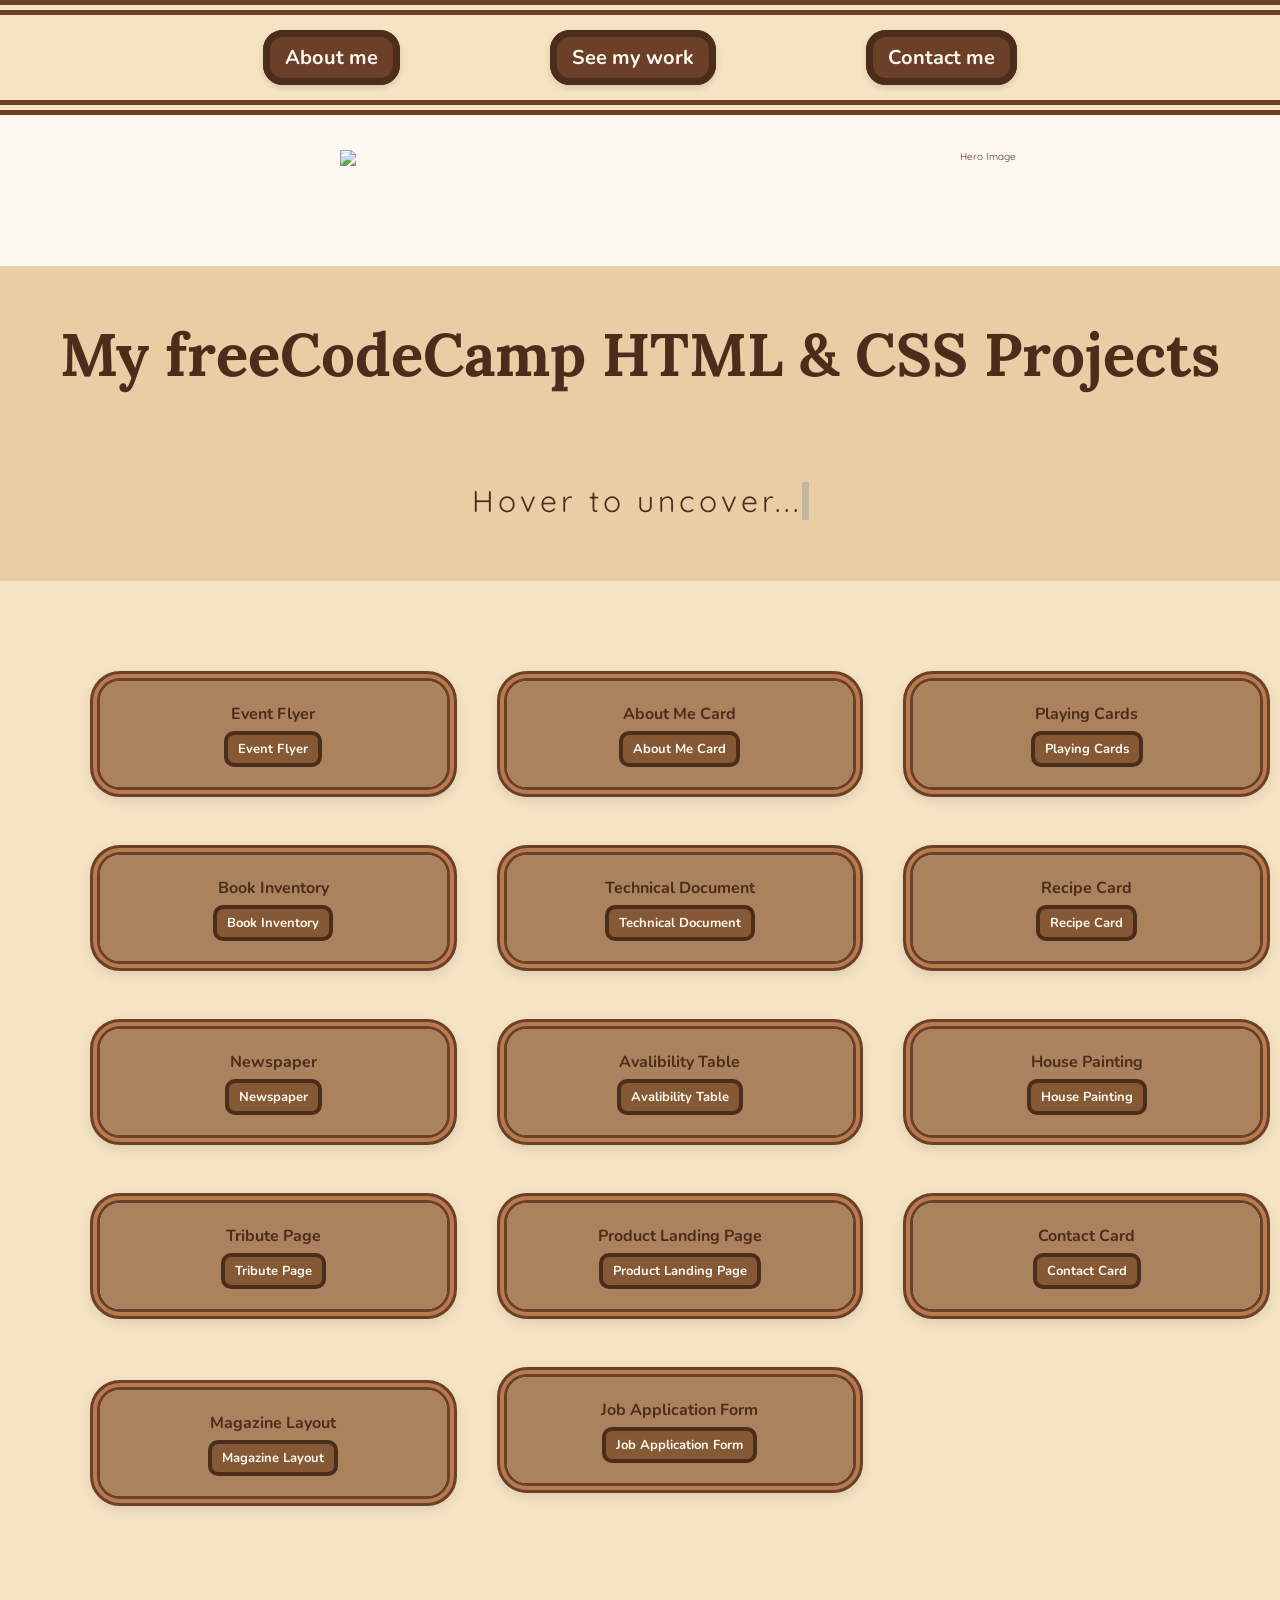
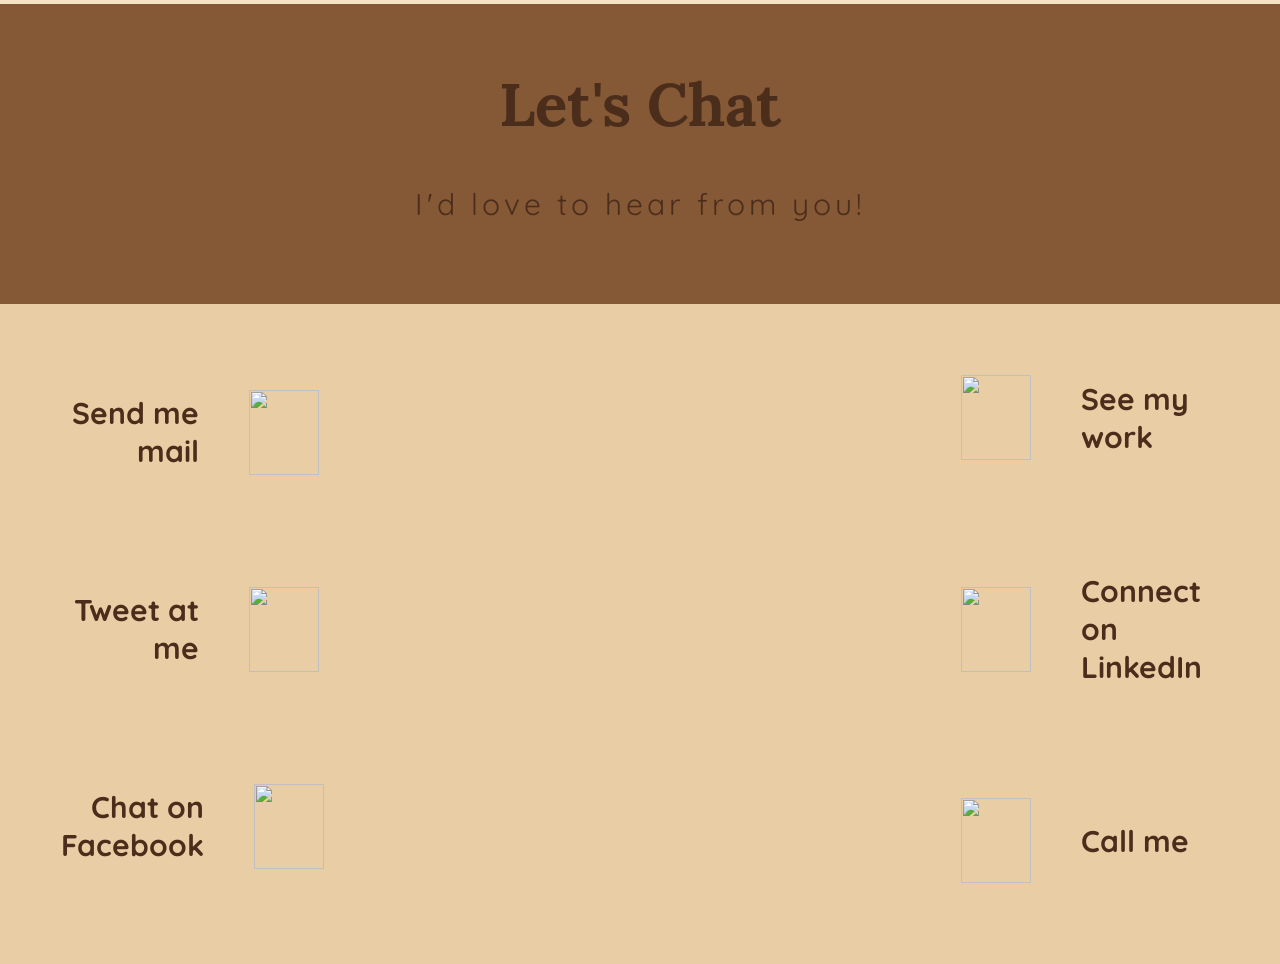
==== personal-portfolio/index.html @ bff16f1f "Update folder name" ====
<!doctype html>
<html lang="en">

<head>
  <meta charset="UTF-8" />
  <title>Personal Portfolio</title>
  <!-- Fonts -->
  <link href="https://fonts.googleapis.com/css2?family=Quicksand:wght@400;600&family=Poppins:wght@400;600&display=swap"
    rel="stylesheet" />
  <link
    href="https://fonts.googleapis.com/css2?family=Chewy&family=Caveat&family=Patrick+Hand&family=Gochi+Hand&family=Mochiy+Pop+One&display=swap"
    rel="stylesheet" />
  <link href="https://fonts.googleapis.com/css?family=Lora" rel="stylesheet">
  <link href="https://fonts.googleapis.com/css2?family=Nunito:wght@400;700&display=swap" rel="stylesheet">
  <!-- Stylesheet -->
  <link rel="stylesheet" href="styles.css" />
</head>

<body>

  <!-- NAVBAR -->
  <nav id="navbar" aria-label="Main Navigation">
    <ul class="nav-list">
      <li><a class="nav-link" href="#welcome-section">About me</a></li>
      <li><a class="nav-link" href="#project-section">See my work</a></li>
      <li><a class="nav-link" href="#contact-section">Contact me</a></li>
    </ul>
  </nav>

  <!-- WELCOME SECTION -->
  <section id="welcome-section">
    <div class="welcome-text">
      <h1>Hi, i'm Aasiyah.</h1>
      <div class="typing-text-container">
        <p class="typing-text-1">A BSc Computer Science Student</p>
      </div>
    </div>
    <div class="hero-container">
      <img class="hero-img" src="https://i.imgur.com/LmL2QuT.png" alt="Hero Image" />
    </div>
    <img src="https://i.imgur.com/JQR0RCi.png" alt="" class="laying-button-bear-img">
    <a class="see-my-work-button" href="#project-section">See my work</a>
    </div>
  </section>

  <!-- PROJECTS SECTION -->
  <section id="project-section">
    <div class="project-banner">
      <h2><a id="profile-link" target="_blank"> My freeCodeCamp HTML & CSS Projects</a></h2>
      <div class="typing-text-container">
        <p class="typing-text-2">Hover to uncover...</p>
      </div>
    </div>

    <div class="project-tile-container">

      <!-- Project Tile 1 - Event Flyer-->
      <div class="project-tile">
        <img src="https://i.imgur.com/sdsWv0I.jpeg" alt="" >
        <div class="overlay">
          <span class="overlay-text">Event Flyer</span>
          <img class="overlay-img" src="https://i.imgur.com/rS8S6s7.png" alt="">
        </div>
        <a href="https://yourwebsite.com" target="_blank" class="project-links">Event Flyer</a>
      </div>


      <!-- Project Tile 2 - Book Inventory -->
      <div class="project-tile two">
        <img src="https://i.imgur.com/73abkbk.jpeg" alt="">
        <div class="overlay">
          <span class="overlay-text">Book Inventory</span>
          <img class="overlay-img" src="https://i.imgur.com/GCwKcwz.png" alt="">
        </div>
        <a href="https://yourwebsite.com" target="_blank" class="project-links">Book Inventory</a>
      </div>


      <!-- Project Tile 3 - Newspaper -->
      <div class="project-tile">
        <img src="https://i.imgur.com/Nr2K85H.jpeg" alt="">
        <div class="overlay">
          <span class="overlay-text">Newspaper </span>
          <img class="overlay-img" src="https://i.imgur.com/QESNygF.png" alt="">
        </div>
        <a href="https://yourwebsite.com" target="_blank" class="project-links">Newspaper </a>
      </div>


      <!-- Project Tile 4 - Tribute Page -->
      <div class="project-tile">
        <img src="https://i.imgur.com/QlqzYag.jpeg" alt="" >
        <div class="overlay">
          <span class="overlay-text">Tribute Page</span>
          <img class="overlay-img" src="https://i.imgur.com/cCI5Cn2.png" alt="">
        </div>
        <a href="https://yourwebsite.com" target="_blank" class="project-links">Tribute Page</a>
        
      </div>
      <div class="hidden-bear-container">
        <img src="https://i.imgur.com/hpZoiL0.png" alt="" class="hidden-bear-paws">
        <img src="https://i.imgur.com/Don44Th.png" alt="" class="hidden-bear-face">
        </div>


      <!-- Project Tile 5 - Magazine Layout -->
      <div class="project-tile">
        <img src="https://i.imgur.com/ldOva9e.jpeg" alt="" >
        <div class="overlay">
          <span class="overlay-text">Magazine Layout</span>
          <img class="overlay-img" src="https://i.imgur.com/Gfi6rle.png" alt="">
        </div>
        <a href="https://yourwebsite.com" target="_blank" class="project-links">Magazine Layout</a>
      </div>


      <!-- Project Tile 6 - About Me Card -->
      <div class="project-tile">
        <img src="https://i.imgur.com/rDnhQIS.png" alt="">
        <div class="overlay">
          <span class="overlay-text">About Me Card</span>
          <img class="overlay-img" src="https://i.imgur.com/2hCYesW.png" alt="">
        </div>
        <a href="https://yourwebsite.com" target="_blank" class="project-links">About Me Card</a>
      </div>


      <!-- Project Tile 7 - Technical Document -->
      <div class="project-tile">
        <img src="https://i.imgur.com/ikHOUW4.png" alt="" ">
        <div class="overlay">
        <span class="overlay-text">Technical Document</span>
        <img class="overlay-img" src="https://i.imgur.com/HRamPfA.png" alt="">
      </div>
      <a href="https://yourwebsite.com" target="_blank" class="project-links">Technical Document</a>
    </div>


    <!-- Project Tile 8 - Avalibility Table -->
    <div class="project-tile">
      <img src="https://i.imgur.com/9jqQcVP.jpeg" alt="" >
      <div class="overlay">
        <span class="overlay-text">Avalibility Table</span>
        <img class="overlay-img" src="https://i.imgur.com/L88LeSB.png" alt="">
      </div>
      <a href="https://yourwebsite.com" target="_blank" class="project-links">Avalibility Table</a>
    </div>


    <!-- Project Tile 9 - Product Landing Page  -->
    <div class="project-tile">
      <img src="https://i.imgur.com/OLFnsgs.jpeg" alt="">
      <div class="overlay">
        <span class="overlay-text">Product Landing Page </span>
        <img class="overlay-img" src="https://i.imgur.com/EoypUnk.png" alt="">
      </div>
      <a href="https://yourwebsite.com" target="_blank" class="project-links">Product Landing Page </a>
    </div>


    <!-- Project Tile 10 - Job Application Form -->
    <div class="project-tile">
      <img src="https://i.imgur.com/KSgrvEp.png" alt="">
      <div class="overlay">
        <span class="overlay-text">Job Application Form</span>
        <img class="overlay-img" src="https://i.imgur.com/9xd8pmC.png" alt="">
      </div>
      <a href="https://yourwebsite.com" target="_blank" class="project-links">Job Application Form</a>
    </div>


    <!-- Project Tile 11 - Playing Cards -->
    <div class="project-tile">
      <img src="https://i.imgur.com/DgTqxZj.png" alt="">
      <div class="overlay">
        <span class="overlay-text">Playing Cards</span>
        <img class="overlay-img" src="https://i.imgur.com/CaNywE8.png" alt="">
      </div>
      <a href="https://yourwebsite.com" target="_blank" class="project-links">Playing Cards</a>
    </div>


    <!-- Project Tile 12 - Recipe Card -->
    <div class="project-tile">
      <img src="https://i.imgur.com/FTU4aVA.png" alt="">
      <div class="overlay">
        <span class="overlay-text">Recipe Card</span>
        <img class="overlay-img" src="https://i.imgur.com/7xCK4DU.png" alt="">
      </div>
      <a href="https://yourwebsite.com" target="_blank" class="project-links">Recipe Card</a>
    </div>


    <!-- Project Tile 13 - House Painting-->
    <div class="project-tile">
      <img src="https://i.imgur.com/Q6ci9aP.jpeg" alt="">
      <div class="overlay">
        <span class="overlay-text">House Painting</span>
        <img class="overlay-img" src="https://i.imgur.com/IbbNqZr.png" alt="">
      </div>
      <a href="https://yourwebsite.com" target="_blank" class="project-links">House Painting</a>
    </div>


    <!-- Project Tile 14 - Contact Card -->
    <div class="project-tile">
      <img src="https://i.imgur.com/6KQ0doV.png" alt="">
      <div class="overlay">
        <span class="overlay-text">Contact Card</span>
        <img class="overlay-img" src="https://i.imgur.com/GCwKcwz.png" alt="">
      </div>
      <a href="https://yourwebsite.com" target="_blank" class="project-links">Contact Card </a>
    </div>
    <img src="https://i.imgur.com/GdVqv9i.png" alt="" class="laying-project-bear-img">


    </div>
  </section>

  <section id="contact-section">
    <div class="contact-banner">
      <h2>Let's Chat</h2>
      <p>I'd love to hear from you!</p>
    </div>
    <div class="contact-img-and-links">
      <!-- Left links -->
      <div class="contact-left">
        <a href="#" target="_blank">
          <span class="contact-text">Send me mail</span>
          <img src="https://i.imgur.com/19s8akO.png" alt="" class="contact-icon">
          </a>
        <a href="#" target="_blank">
          <span class="contact-text">Tweet at me</span>
          <img src="https://i.imgur.com/fv1VFny.png" alt="" class="contact-icon">
          </a>
        <a href="#" target="_blank">
          <span class="contact-text">Chat on Facebook</span>
          <img src="https://i.imgur.com/zUy8FVJ.png" alt="" class="contact-icon">
        </a>
      </div>

      <!-- Bear -->
      <div class= "mail-bear">
      <img class="mail-bear-img" src="https://i.imgur.com/eIieuMW.png" alt="">
      <img class="mail-bear-heart" src= "https://i.imgur.com/iSQzfD5.png" alt="" >
      </div>

      <!-- Right links -->
      <div class="contact-right">
        <a href="#" target="_blank"><span class="contact-text">See my work</span>
        <img src="https://i.imgur.com/NxOl3G8.png" alt="" class="contact-icon">
        </a>
        <a href="#" target="_blank"><span class="contact-text">Connect on LinkedIn</span>
        <img src="https://i.imgur.com/BTPTTyp.png" alt="" class="contact-icon">
        </a>
        <a href="#" target="_blank"><span class="contact-text">Call me</span>
        <img src="https://i.imgur.com/HYnhjQK.png" alt="" class="contact-icon">
        </a>
      </div>
    </div>
  </section>

</body>

</html>
---- personal-portfolio/styles.css ----
/* ===== VARIBLES ===== */
:root {
  /* Backgrounds */
  --color-bg-primary: #fef9f0;
  --color-bg-secondary: #f5e3c3;
  --color-bg-accent: #e9cda5;

  /* Text Colors */
  --color-text-heading: #855836;
  --color-text-body: #6b3f28;
  --color-text-strong: #4b2d1b;

  /* Buttons & UI Elements */
  --color-btn-primary: #b87b4f;
  --color-btn-hover: #d7a873;
  --color-btn-text: #fef9f0;

  /* Accent & Highlights */
  --color-accent-primary: #f1ccad; 
  --color-accent-secondary:  #c8b59d;

  /* Borders & Outlines */
  --color-border: #6b3f28;
}

/* ===== GLOBAL RESET ===== */
*,
*::before,
*::after {
  margin: 0;
  padding: 0;
  box-sizing: border-box;
}

html {
  font-size: 62.5%;
  scroll-behavior: smooth;
}

body, html {
  margin: 0;
  padding: 0;
  overflow-x: hidden;
  font-family: 'Quicksand', sans-serif;
  background-color: var(--color-bg-primary);
  color: #5C3A32;
}

/* ===== NAVBAR ===== */
#navbar {
  display: flex;
  justify-content: center;
  background-color: var(--color-bg-secondary);
  padding: 2.9rem 4rem;
  width: 100%;
  position: fixed;
  top: 0;
  left: 0;
  z-index: 20;
  border-bottom: 15px double var(--color-border);
  border-top: 15px double var(--color-border);
  box-sizing: border-box;
  transition: background-color 0.3s ease;
}

.nav-list {
  list-style: none;
  display: flex;
  gap: 15rem;
  font-family: 'Nunito', sans-serif;
  font-weight: 700;
  font-size: 2rem;
}

.nav-link, .see-my-work-button{
  text-decoration: none;
  color: var(--color-bg-primary);
  padding: 0.7rem 1.5rem;
  border-radius: 2rem;
  border: 7px solid var(--color-text-strong);
  background-color: var(--color-border);
  box-shadow: 0 0.3rem 0.6rem rgba(75, 45, 27, 0.15);
  transition: all 0.3s ease;
}

.nav-link:hover,
.nav-link:focus {
  color: var(--color-text-body);
  background-color: var(--color-bg-primary);
  transform: scale(1.05);
  box-shadow: 0 0.5rem 1rem rgba(75, 45, 27, 0.25);
  outline: none;
}

.nav-link:active {
  background-color: var(--color-bg-accent);
}


/* ===== WELCOME SECTION ===== */
#welcome-section {
  position: relative;
  padding-top: 12rem; /* To offset fixed navbar */
  max-width: 100vw;
  overflow-x: hidden;
  text-align: center;
}

.welcome-text {
  position: absolute;
  text-align: left;
  font-size: 5rem;
  top: 40rem;
  margin: -10rem auto auto 5rem;
  font-family: 'Lora', sans-serif;
}

.typing-text-container {
  margin-top: 9rem;
  display: inline-block;
}

.typing-text-1 {
  overflow: hidden;
  border-right: 0.7rem solid var(--color-accent-secondary);
  white-space: nowrap;
  animation: typing 3s steps(30, end) forwards, 
  blink 1s step-end infinite;
  width: 0;
  font-family: 'Quicksand', sans-serif;
}

.hero-container {
  max-width: 1500px;
  margin: 0 auto;
}

.hero-img {
  width: 100%;
  max-width: 1350px;
  height: auto;
  display: block;
  margin: 3rem -34rem 0 auto;
}

.laying-button-bear-img {
  width: 100%;
  max-width: 100px;
  position: absolute;
  top: 63rem;
  left: 13rem;
  z-index: 10;
}

.see-my-work-button {
  position: absolute;
  top: 70rem;
  left: 5rem;
  font-size: 3.8rem;
  font-family: 'Nunito', sans-serif;
  font-weight: 700;
  z-index:1;
}

.see-my-work-button:hover, see-my-work-button:focus {
  color: var(--color-text-body);
  background-color: var(--color-bg-secondary);
  transform: scale(1.05);
  box-shadow: 0 0.5rem 1rem rgba(75, 45, 27, 0.25);
  outline: none;
}

.see-my-work-button:active {
  background-color: var(--color-bg-accent);
}


/* ===== TYPING TEXT ANIMATIONS ===== */

/* ===== PROJECTS SECTION ===== */
#project-section {
  margin-top: 10rem;
  padding: 0 ;
  background-color: var(--color-bg-secondary);
  margin-bottom: 0;
  position: realative;
}

.project-banner {
  text-align: center;
  font-size: 4rem;
  padding: 5rem;
  color: var(--color-text-strong);
  font-family: 'Lora', sans-serif;
  background-color: var(--color-bg-accent);
  width: 100vw;
  margin-bottom: 1rem;
}

.typing-text-2 {
  overflow: hidden;
  border-right: 0.7rem solid var(--color-accent-secondary);
  white-space: nowrap;
  animation: typing 3s steps(30, end) forwards 4s, 
  blink 1s step-end infinite 6s;
  width: 0;
  font-family: 'Quicksand', sans-serif;
  font-size: 3rem;
  letter-spacing: 0.4rem;
}


.project-tile-container {
  column-count: 3; 
  column-gap: 4rem; 
  width: 100%;
  max-width: 1600px;
  margin: 4rem 4rem 0 4rem;
  padding: 5rem;
  z-index: 10;
  position: relative;
}

.project-tile {
  display: inline-block;
  width: 100%; 
  margin-bottom: 4.5rem;
  background-color: var(--color-btn-primary);
  overflow: hidden;
  box-shadow: 0 4px 12px rgba(0,0,0,0.1);
  break-inside: avoid; 
  padding: 2rem;
  border: 1rem double var(--color-border);
  border-radius: 3rem;
  position: relative;
  text-align: center;
}

.project-tile img {
  width: 100%;
  height: auto;
  display: block;
  transition: transform 0.4 ease;
  border-radius: 3rem;
  margin-bottom: 3rem;
}

.project-links {
  position: relative;
  z-index: 2;
  display: inline-block;
  padding: 0.5rem 1rem;
  border: 4px solid var(--color-text-strong);
  border-radius: 10px;
  background: var(--color-text-heading);
  color: var(--color-btn-text);
  text-decoration: none;
  transition: all 0.3s ease;
  font-family: 'Nunito', sans-serif;
  font-size: 1.3rem;
  font-weight: 700;
}

.project-links:hover,
.project-links:focus {
  background-color: var(--color-bg-primary);
  color: var(--color-text-strong);
}

.project-links:active {
  background-color: var(--color-accent-secondary);
} 

.project-tile::before {
  content: "";
  position: absolute;
  inset: 0;
  background: rgba(233, 205, 165, 0.9);
  transition: opacity 0.4s ease;
}

.project-tile:hover::before {
  opacity: 0;
}

.overlay {
  position: absolute;
  inset: 0;
  background: rgba(133, 88, 54, 0.6);
  display: flex;
  flex-direction: column;
  align-items: center;
  justify-content: center;
  gap: 1rem;
  opacity: 1;
  transition: opacity 0.4s ease;
  height: 100%;
  padding: 2rem;
  box-sizing: border-box;
  pointer-events: none;
}

.overlay-text {
  font-family: 'Nunito', sans-serif;
  font-size: 1.6rem;
  font-weight: 700;
  color: var(--color-text-strong);
  text-align: center;
  opacity: 1;
  transition: opacity 0.4s ease;
  line-height: 1.4;
}

.overlay-img {
  max-width: 250px;
  height: auto;
  opacity: 0.9;
}

.project-tile:hover .overlay,
.project-tile:hover .overlay-text,
.project-tile:hover .overlay-img {
  opacity: 0;
  pointer-events: none;
}



.hidden-bear-container {
  position: relative;
  display: inline-block; /* so it wraps around its content */
  max-width: 100%;
  width: 600px;
}

.hidden-bear-paws {
  width: 300px; /* set to paw image size */
  transform: rotate(180deg);
  position: relative;
  z-index: 2;
  left: 6rem;
  top: -7.5rem;
}



.hidden-bear-face {
  position: absolute;
  left: 12%;
  transform: rotate(180deg) translateY(100%);
  transition: transform 0.4s cubic-bezier(0.34, 1.56, 0.64, 1);
  z-index: -1;
  width: 300px; 
  max-width: 100%;
}


.hidden-bear-container:hover .hidden-bear-face {
  transform: rotate(180deg) translateY(40%);
}

.laying-project-bear-img {
  width: 400px;
  position: relative;
}




/* ===== CONTACT SECTION ===== */
#contact-section {
  background-color: var(--color-bg-accent);
  width: 100vw;
  max-width: 100%;
  height: auto;
  padding: 0 ;
  display: flex;
  flex-direction: column;
  align-items: center;
  justify-content: flex-start;
  position: relative;
}

.contact-banner {
  background-color: var(--color-text-heading);
  width: 100vw;
  text-align: center;
  font-size: 4rem;
  padding: 5rem;
  color: var(--color-text-strong);
  font-family: 'Lora', sans-serif;
  line-height: 10rem;
}



.contact-banner > p {
  font-family: 'Quicksand', sans-serif;
  font-size: 3rem;
  letter-spacing: 0.4rem;
}

.contact-img-and-links {
  display: flex;
  justify-content: center;
  align-items: center;
  gap: 4rem;
  flex-wrap: wrap;
  padding-top: 4rem;
  padding-bottom: 5rem;
}

.mail-bear {
  position: relative;
  display: block; 
  width: clamp(280px, 50vw, 500px);
  margin-inline: auto; 
  flex: 0 0 auto;
}

.mail-bear-img {
  display: block;
  width: 100%;
  height: auto;
  max-width: none; 
}

.mail-bear-heart {
  position: absolute;
  width: 8rem;
  top: 57.5%;
  left: 42%;
  height: auto;
  animation: heartbeat 2s ease-in-out infinite;
}


.contact-left,
.contact-right {
  display: flex;
  flex-direction: column;
  gap: 5rem;
  width: 320px;   
}

.contact-left {
  text-align: right;
}

.contact-left > a{
  display: block;
  position: relative;
  flex-direction: row;
  margin-left: auto;
}

.contact-right {
  text-align: left;
  
}

.contact-right > a{
  display: block;
  position: relative;
  flex-direction: row-reverse;
  margin-right: auto;
}

.contact-left > a,
.contact-right > a {
  text-decoration: none;
  font-size: 3rem;
  color: var(--color-text-strong);
  display: flex;
  align-items: center;
  font-weight: 700;
  gap: 5rem;
  padding: 2rem;
  border-radius: 5rem;

  border: 11px solid transparent;
}

.contact-icon {
  width: 70px;
  height: 85px;
}

.contact-left > a:hover,
.contact-left > a:active,
.contact-right > a:hover,
.contact-right > a:active {
  text-decoration: none;
  font-size: 3rem;
  color: var(--color-btn-text);
  transform: scale(1.05);
  box-shadow: 0 0.5rem 1rem rgba(75, 45, 27, 0.25);
  transition: all 0.3 ease;
  background-color: var(--color-border);
  border: 11px solid var(--color-text-strong);
}

.contact-left > a:active,
.contact-right > a:active {
  text-decoration: none;
  font-size: 3rem;
  color: var(--color-accent-secondary);
  transform: scale(1.05);
  box-shadow: 0 0.5rem 1rem rgba(75, 45, 27, 0.25);
  transition: all 0.3 ease;
  background-color: var(--color-border);
  border: 11px solid var(--color-text-strong);
}

/* ===== ACCESSIBILITY ===== */
.sr-only {
  position: absolute;
  width: 1px;
  height: 1px;
  padding: 0;
  margin: -1px;
  overflow: hidden;
  clip: rect(0,0,0,0);
  white-space: nowrap;
  border: 0;
}

/* ===== KEYFRAMES ===== */
@keyframes typing {
  from {width: 0}
  to {width: 100%};
}

@keyframes blink {
  50% { border-color: transparent; }
}

@keyframes removeCursor {
  to { border-right: none; }
}

@keyframes showCursor {
  to { border-right: 2px solid #DFA3A3; }
}

@keyframes heartbeat {
  0%, 40%, 80%, 100% {
    transform: scale(1);
  }
  20%, 60% {
    transform: scale(1.2)
  }
}

/* ===== RESPONSIVE MEDIA QUERIES ===== */

/* Small devices (phones, up to 600px) */
@media (max-width: 600px) {
  html { font-size: 50%; }

  /* Navbar */
  #navbar {
    padding: 2rem 1.5rem;
  }
  .nav-list {
    flex-direction: column;
    gap: 2rem;
    font-size: 1.8rem;
  }

  /* Welcome Section */
  .welcome-text {
    font-size: 3rem;
    top: 20rem;
    margin-left: 2rem;
  }
  .typing-text-container {
    margin-top: 5rem;
  }
  .hero-img {
    margin: 2rem 0 0 0;
    max-width: 100%;
  }
  .see-my-work-button {
    top: 35rem;
    left: 2rem;
    font-size: 2.5rem;
  }
  .laying-button-bear-img {
    top: 30rem;
    left: 5rem;
    max-width: 60px;
  }

  /* Projects Section */
  .project-banner {
    font-size: 2.5rem;
    padding: 3rem;
  }
  .typing-text-2 {
    font-size: 2rem;
  }
  .project-tile-container {
    column-count: 1;
    padding: 2rem;
    margin: 2rem;
  }
  .project-tile {
    padding: 1.5rem;
    border-width: 0.8rem;
    border-radius: 2rem;
  }
  .project-links {
    font-size: 1rem;
    padding: 0.5rem 0.8rem;
  }
  .hidden-bear-container {
    width: 100%;
  }
  .hidden-bear-face {
    width: 200px;
  }
  .hidden-bear-paws {
    width: 150px;
    left: 3rem;
    top: -4rem;
  }

  /* Contact Section */
  .contact-banner {
    font-size: 2.5rem;
    padding: 3rem;
    line-height: 6rem;
  }
  .contact-banner > p {
    font-size: 1.8rem;
    letter-spacing: 0.2rem;
  }
  .contact-img-and-links {
    gap: 2rem;
    flex-direction: column;
  }
  .mail-bear {
    width: 80%;
  }
  .mail-bear-heart {
    width: 5rem;
    top: 55%;
    left: 40%;
  }
  .contact-left, .contact-right {
    width: 90%;
    gap: 2rem;
  }
  .contact-left > a, .contact-right > a {
    font-size: 2rem;
    padding: 1rem;
    border-width: 6px;
  }
  .contact-icon {
    width: 50px;
    height: 60px;
  }
}

/* Medium devices (tablets, 601px - 1024px) */
@media (min-width: 601px) and (max-width: 1024px) {
  html { font-size: 55%; }

  .nav-list {
    gap: 5rem;
    font-size: 2rem;
  }

  .welcome-text {
    font-size: 4rem;
    top: 25rem;
    margin-left: 3rem;
  }
  .typing-text-container {
    margin-top: 7rem;
  }
  .hero-img {
    margin: 2rem auto 0 auto;
    max-width: 90%;
  }
  .see-my-work-button {
    top: 45rem;
    left: 3rem;
    font-size: 3rem;
  }

  .project-banner {
    font-size: 3rem;
    padding: 4rem;
  }
  .typing-text-2 {
    font-size: 2.5rem;
  }
  .project-tile-container {
    column-count: 2;
    column-gap: 2rem;
    padding: 3rem;
    margin: 2rem auto;
  }
  .project-tile {
    padding: 2rem;
    border-width: 1rem;
    border-radius: 2.5rem;
  }
}
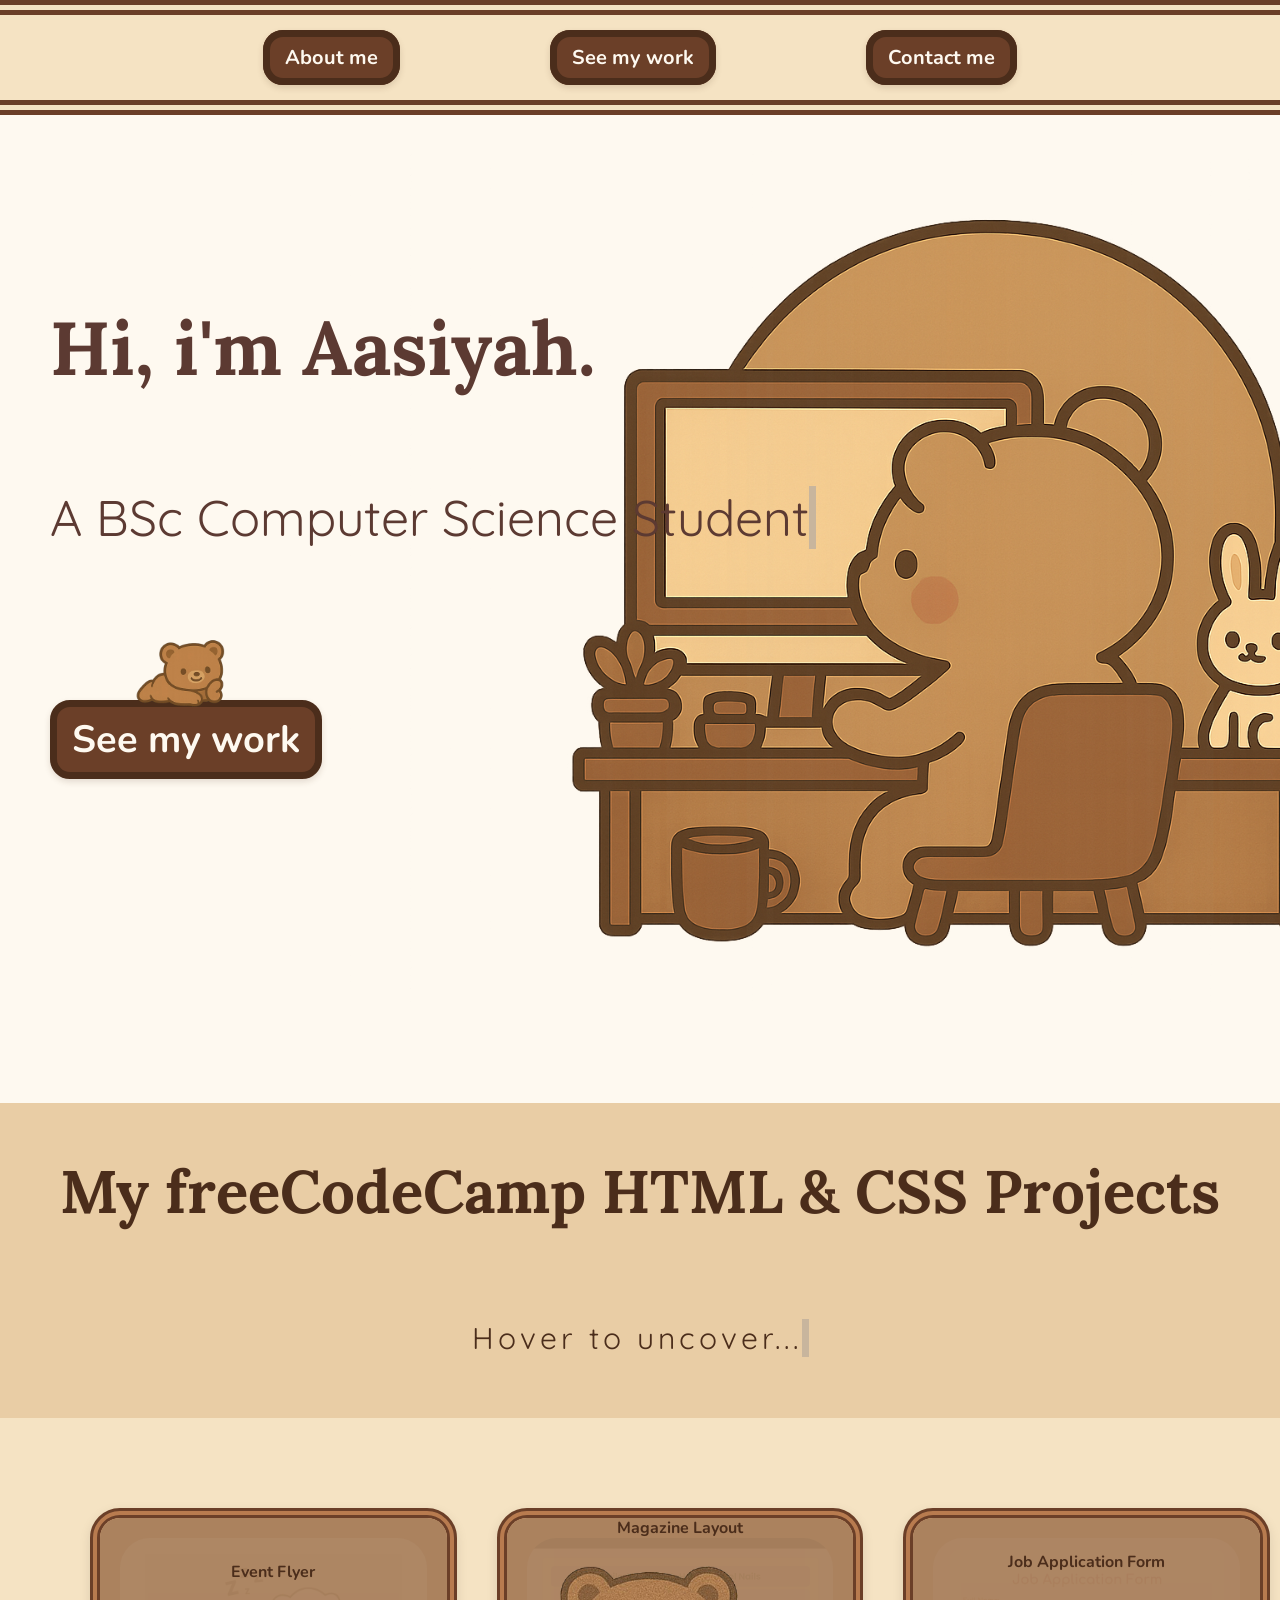
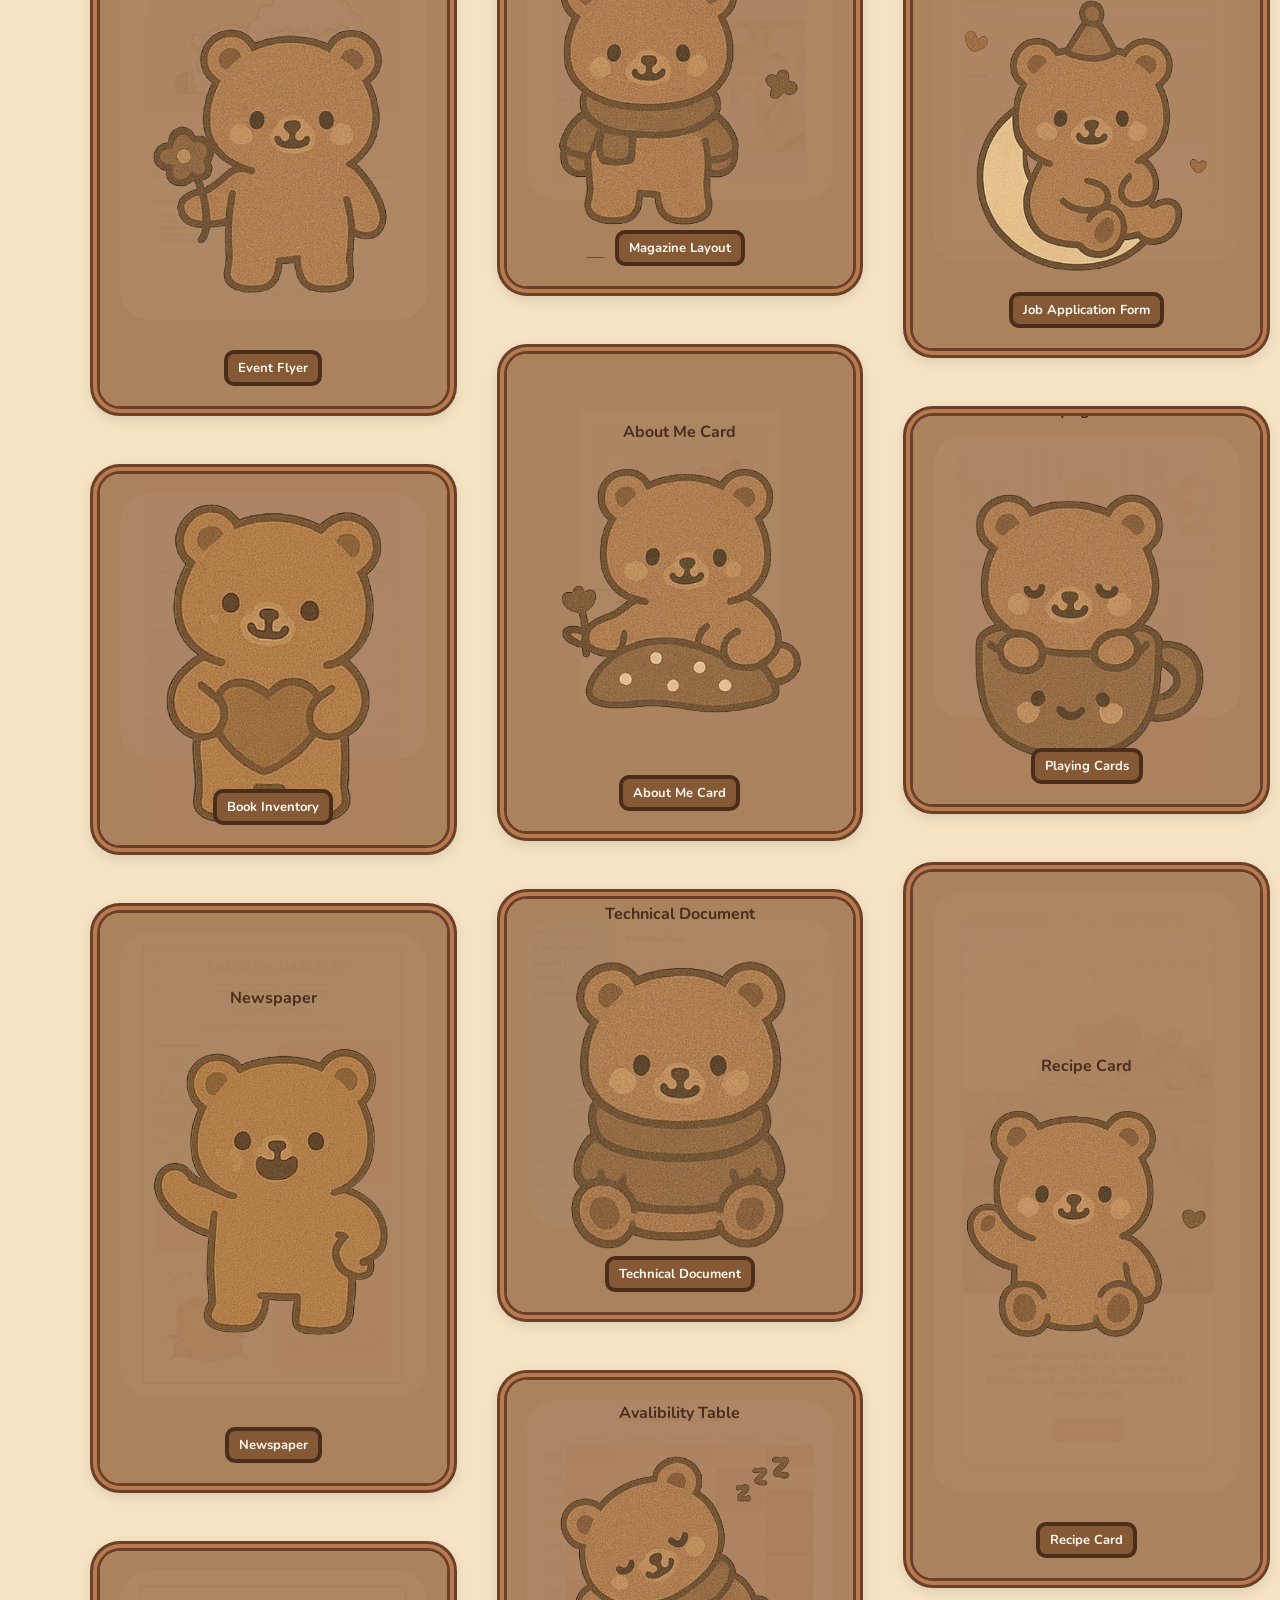
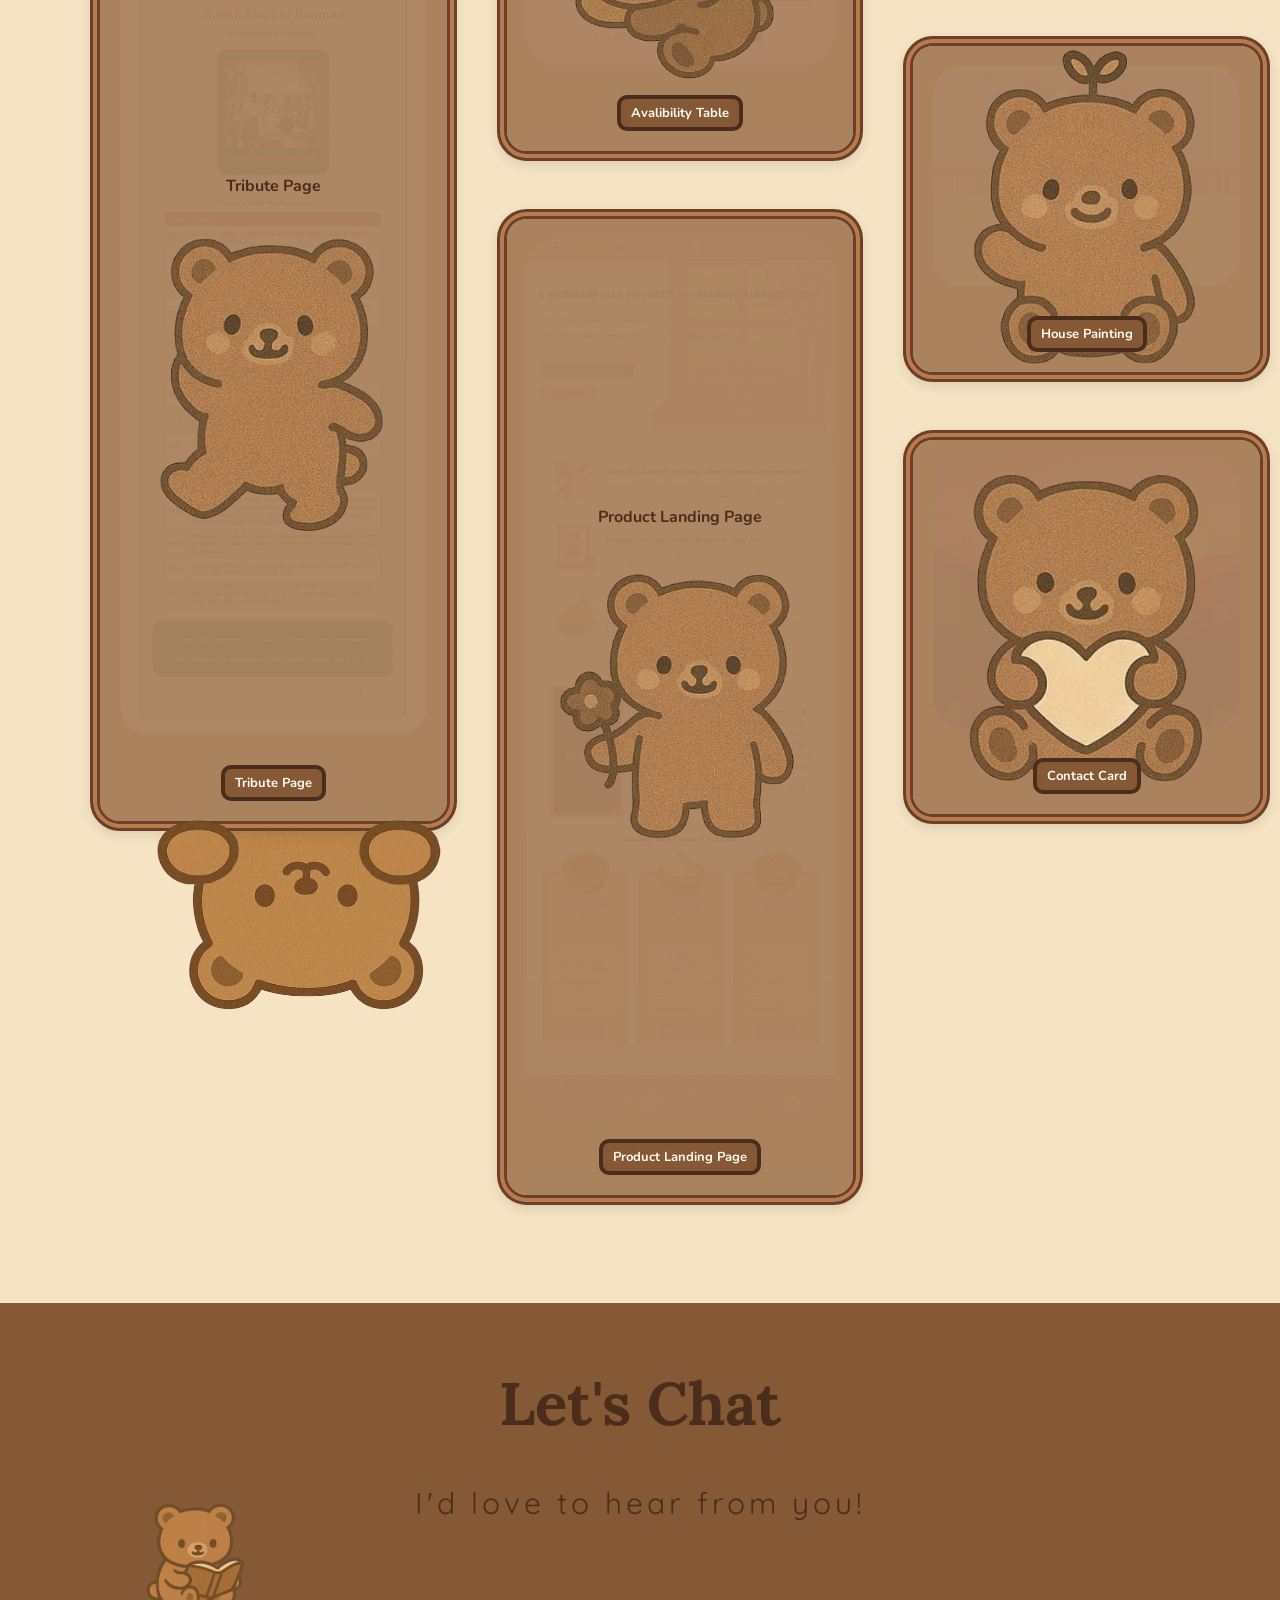
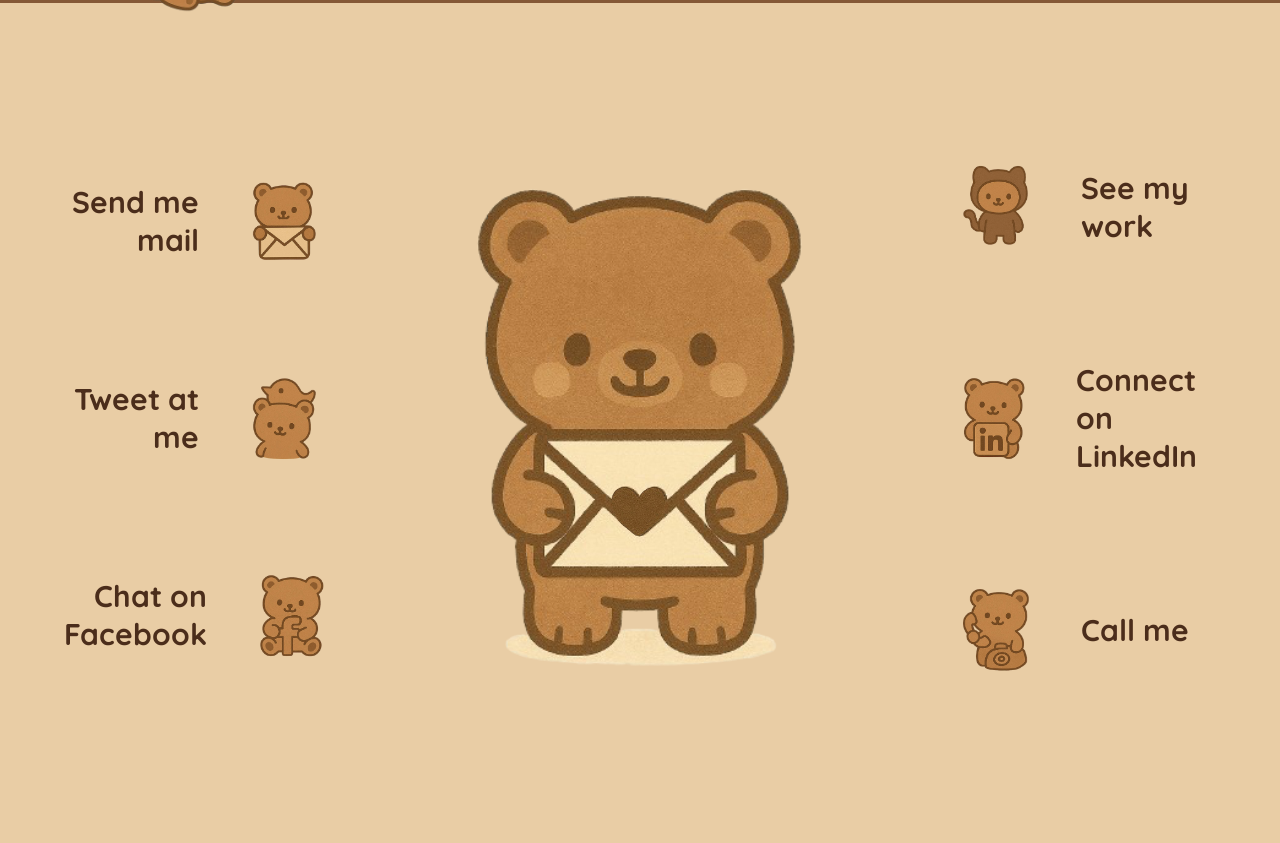
==== commit 71aed160: "Updated personal portfolio bear animation" ====
--- a/personal-portfolio/index.html
+++ b/personal-portfolio/index.html
@@ -1,4 +1,3 @@
-
 <!doctype html>
 <html lang="en">
 
@@ -37,9 +36,9 @@
       </div>
     </div>
     <div class="hero-container">
-      <img class="hero-img" src="https://i.imgur.com/LmL2QuT.png" alt="Hero Image" />
-    </div>
-    <img src="https://i.imgur.com/JQR0RCi.png" alt="" class="laying-button-bear-img">
+      <img class="hero-img" src="images/pp-hero.png" alt="Hero Image" />
+    </div>
+    <img src="images/laying-button-bear.png" alt="" class="laying-button-bear-img">
     <a class="see-my-work-button" href="#project-section">See my work</a>
     </div>
   </section>
@@ -57,10 +56,10 @@
 
       <!-- Project Tile 1 - Event Flyer-->
       <div class="project-tile">
-        <img src="https://i.imgur.com/sdsWv0I.jpeg" alt="" >
+        <img src="images/event-flyer-one.jpg" alt="" >
         <div class="overlay">
           <span class="overlay-text">Event Flyer</span>
-          <img class="overlay-img" src="https://i.imgur.com/rS8S6s7.png" alt="">
+          <img class="overlay-img" src="images/overlay-img-one.png" alt="">
         </div>
         <a href="https://yourwebsite.com" target="_blank" class="project-links">Event Flyer</a>
       </div>
@@ -68,10 +67,10 @@
 
       <!-- Project Tile 2 - Book Inventory -->
       <div class="project-tile two">
-        <img src="https://i.imgur.com/73abkbk.jpeg" alt="">
+        <img src="images/book-inventory-two.jpg" alt="" >
         <div class="overlay">
           <span class="overlay-text">Book Inventory</span>
-          <img class="overlay-img" src="https://i.imgur.com/GCwKcwz.png" alt="">
+          <img class="overlay-img" src="images/overlay-img-two.png" alt="">
         </div>
         <a href="https://yourwebsite.com" target="_blank" class="project-links">Book Inventory</a>
       </div>
@@ -79,10 +78,10 @@
 
       <!-- Project Tile 3 - Newspaper -->
       <div class="project-tile">
-        <img src="https://i.imgur.com/Nr2K85H.jpeg" alt="">
+        <img src="images/newspaper-three.jpg" alt="" >
         <div class="overlay">
           <span class="overlay-text">Newspaper </span>
-          <img class="overlay-img" src="https://i.imgur.com/QESNygF.png" alt="">
+          <img class="overlay-img" src="images/overlay-img-three.png" alt="">
         </div>
         <a href="https://yourwebsite.com" target="_blank" class="project-links">Newspaper </a>
       </div>
@@ -90,26 +89,25 @@
 
       <!-- Project Tile 4 - Tribute Page -->
       <div class="project-tile">
-        <img src="https://i.imgur.com/QlqzYag.jpeg" alt="" >
+        <img src="images/tribute-page-four.jpg" alt="" >
         <div class="overlay">
           <span class="overlay-text">Tribute Page</span>
-          <img class="overlay-img" src="https://i.imgur.com/cCI5Cn2.png" alt="">
+          <img class="overlay-img" src="images/overlay-img-four.png" alt="">
         </div>
         <a href="https://yourwebsite.com" target="_blank" class="project-links">Tribute Page</a>
         
       </div>
       <div class="hidden-bear-container">
-        <img src="https://i.imgur.com/hpZoiL0.png" alt="" class="hidden-bear-paws">
-        <img src="https://i.imgur.com/Don44Th.png" alt="" class="hidden-bear-face">
-        </div>
-
+        <img src="images/hidden-bear-paws.png" alt="" class="hidden-bear-paws">
+        <img src="images/hidden-bear-face.png" alt="" class="hidden-bear-face">
+        </div>
 
       <!-- Project Tile 5 - Magazine Layout -->
       <div class="project-tile">
-        <img src="https://i.imgur.com/ldOva9e.jpeg" alt="" >
+        <img src="images/magazine-layout-five.png" alt="" >
         <div class="overlay">
           <span class="overlay-text">Magazine Layout</span>
-          <img class="overlay-img" src="https://i.imgur.com/Gfi6rle.png" alt="">
+          <img class="overlay-img" src="images/overlay-img-five.png" alt="">
         </div>
         <a href="https://yourwebsite.com" target="_blank" class="project-links">Magazine Layout</a>
       </div>
@@ -117,10 +115,10 @@
 
       <!-- Project Tile 6 - About Me Card -->
       <div class="project-tile">
-        <img src="https://i.imgur.com/rDnhQIS.png" alt="">
+        <img src="images/about-me-card-six.png" alt="" >
         <div class="overlay">
           <span class="overlay-text">About Me Card</span>
-          <img class="overlay-img" src="https://i.imgur.com/2hCYesW.png" alt="">
+          <img class="overlay-img" src="images/overlay-img-six.png" alt="">
         </div>
         <a href="https://yourwebsite.com" target="_blank" class="project-links">About Me Card</a>
       </div>
@@ -128,10 +126,10 @@
 
       <!-- Project Tile 7 - Technical Document -->
       <div class="project-tile">
-        <img src="https://i.imgur.com/ikHOUW4.png" alt="" ">
+        <img src="images/technical-document-seven.png" alt="" >
         <div class="overlay">
         <span class="overlay-text">Technical Document</span>
-        <img class="overlay-img" src="https://i.imgur.com/HRamPfA.png" alt="">
+        <img class="overlay-img" src="images/overlay-img-seven.png" alt="">
       </div>
       <a href="https://yourwebsite.com" target="_blank" class="project-links">Technical Document</a>
     </div>
@@ -139,10 +137,10 @@
 
     <!-- Project Tile 8 - Avalibility Table -->
     <div class="project-tile">
-      <img src="https://i.imgur.com/9jqQcVP.jpeg" alt="" >
+      <img src="images/avalibility-table-eight.jpg" alt="" >
       <div class="overlay">
         <span class="overlay-text">Avalibility Table</span>
-        <img class="overlay-img" src="https://i.imgur.com/L88LeSB.png" alt="">
+        <img class="overlay-img" src="images/overlay-img-eight.png" alt="">
       </div>
       <a href="https://yourwebsite.com" target="_blank" class="project-links">Avalibility Table</a>
     </div>
@@ -150,10 +148,10 @@
 
     <!-- Project Tile 9 - Product Landing Page  -->
     <div class="project-tile">
-      <img src="https://i.imgur.com/OLFnsgs.jpeg" alt="">
+      <img src="images/product-landing-page-nine.jpg" alt="" >
       <div class="overlay">
         <span class="overlay-text">Product Landing Page </span>
-        <img class="overlay-img" src="https://i.imgur.com/EoypUnk.png" alt="">
+        <img class="overlay-img" src="images/overlay-img-nine.png" alt="">
       </div>
       <a href="https://yourwebsite.com" target="_blank" class="project-links">Product Landing Page </a>
     </div>
@@ -161,10 +159,10 @@
 
     <!-- Project Tile 10 - Job Application Form -->
     <div class="project-tile">
-      <img src="https://i.imgur.com/KSgrvEp.png" alt="">
+      <img src="images/job-application-form-ten.png" alt="" >
       <div class="overlay">
         <span class="overlay-text">Job Application Form</span>
-        <img class="overlay-img" src="https://i.imgur.com/9xd8pmC.png" alt="">
+        <img class="overlay-img" src="images/overlay-img-ten.png" alt="">
       </div>
       <a href="https://yourwebsite.com" target="_blank" class="project-links">Job Application Form</a>
     </div>
@@ -172,10 +170,10 @@
 
     <!-- Project Tile 11 - Playing Cards -->
     <div class="project-tile">
-      <img src="https://i.imgur.com/DgTqxZj.png" alt="">
+      <img src="images/playing-cards-eleven.png" alt="" >
       <div class="overlay">
         <span class="overlay-text">Playing Cards</span>
-        <img class="overlay-img" src="https://i.imgur.com/CaNywE8.png" alt="">
+        <img class="overlay-img" src="images/overlay-img-eleven.png" alt="">
       </div>
       <a href="https://yourwebsite.com" target="_blank" class="project-links">Playing Cards</a>
     </div>
@@ -183,10 +181,10 @@
 
     <!-- Project Tile 12 - Recipe Card -->
     <div class="project-tile">
-      <img src="https://i.imgur.com/FTU4aVA.png" alt="">
+      <img src="images/recipe-card-twelve.png" alt="" >
       <div class="overlay">
         <span class="overlay-text">Recipe Card</span>
-        <img class="overlay-img" src="https://i.imgur.com/7xCK4DU.png" alt="">
+        <img class="overlay-img" src="images/overlay-img-twelve.png" alt="">
       </div>
       <a href="https://yourwebsite.com" target="_blank" class="project-links">Recipe Card</a>
     </div>
@@ -194,10 +192,10 @@
 
     <!-- Project Tile 13 - House Painting-->
     <div class="project-tile">
-      <img src="https://i.imgur.com/Q6ci9aP.jpeg" alt="">
+     <img src="images/house-painting-thirteen.png" alt="" >
       <div class="overlay">
         <span class="overlay-text">House Painting</span>
-        <img class="overlay-img" src="https://i.imgur.com/IbbNqZr.png" alt="">
+        <img class="overlay-img" src="images/overlay-img-thirteen.png" alt="">
       </div>
       <a href="https://yourwebsite.com" target="_blank" class="project-links">House Painting</a>
     </div>
@@ -205,14 +203,14 @@
 
     <!-- Project Tile 14 - Contact Card -->
     <div class="project-tile">
-      <img src="https://i.imgur.com/6KQ0doV.png" alt="">
+      <img src="images/contact-form-fourteen.png" alt="" >
       <div class="overlay">
         <span class="overlay-text">Contact Card</span>
-        <img class="overlay-img" src="https://i.imgur.com/GCwKcwz.png" alt="">
+        <img class="overlay-img" src="images/overlay-img-fourteen.png" alt="">
       </div>
       <a href="https://yourwebsite.com" target="_blank" class="project-links">Contact Card </a>
     </div>
-    <img src="https://i.imgur.com/GdVqv9i.png" alt="" class="laying-project-bear-img">
+    
 
 
     </div>
@@ -222,40 +220,41 @@
     <div class="contact-banner">
       <h2>Let's Chat</h2>
       <p>I'd love to hear from you!</p>
+      <img src="images/book-bear.png" alt="" class="book-bear-banner-img">
     </div>
     <div class="contact-img-and-links">
       <!-- Left links -->
       <div class="contact-left">
         <a href="#" target="_blank">
           <span class="contact-text">Send me mail</span>
-          <img src="https://i.imgur.com/19s8akO.png" alt="" class="contact-icon">
+          <img src="images/contact-icon-one.png" alt="" class="contact-icon">
           </a>
         <a href="#" target="_blank">
           <span class="contact-text">Tweet at me</span>
-          <img src="https://i.imgur.com/fv1VFny.png" alt="" class="contact-icon">
+          <img src="images/contact-icon-two.png" alt="" class="contact-icon">
           </a>
         <a href="#" target="_blank">
           <span class="contact-text">Chat on Facebook</span>
-          <img src="https://i.imgur.com/zUy8FVJ.png" alt="" class="contact-icon">
+          <img src="images/contact-icon-three.png" alt="" class="contact-icon">
         </a>
       </div>
 
       <!-- Bear -->
       <div class= "mail-bear">
-      <img class="mail-bear-img" src="https://i.imgur.com/eIieuMW.png" alt="">
-      <img class="mail-bear-heart" src= "https://i.imgur.com/iSQzfD5.png" alt="" >
+      <img class="mail-bear-img" src="images/mail-bear.png" alt="">
+      <img class="mail-bear-heart"src="images/mail-bear-heart.png" alt="">
       </div>
 
       <!-- Right links -->
       <div class="contact-right">
         <a href="#" target="_blank"><span class="contact-text">See my work</span>
-        <img src="https://i.imgur.com/NxOl3G8.png" alt="" class="contact-icon">
+       <img src="images/contact-icon-four.png" alt="" class="contact-icon">
         </a>
         <a href="#" target="_blank"><span class="contact-text">Connect on LinkedIn</span>
-        <img src="https://i.imgur.com/BTPTTyp.png" alt="" class="contact-icon">
+        <img src="images/contact-icon-five.png" alt="" class="contact-icon">
         </a>
         <a href="#" target="_blank"><span class="contact-text">Call me</span>
-        <img src="https://i.imgur.com/HYnhjQK.png" alt="" class="contact-icon">
+        <img src="images/contact-icon-six.png" alt="" class="contact-icon">
         </a>
       </div>
     </div>
--- a/personal-portfolio/styles.css
+++ b/personal-portfolio/styles.css
@@ -180,10 +180,10 @@
 /* ===== PROJECTS SECTION ===== */
 #project-section {
   margin-top: 10rem;
-  padding: 0 ;
+  padding: 0;
   background-color: var(--color-bg-secondary);
   margin-bottom: 0;
-  position: realative;
+  position: relative;
 }
 
 .project-banner {
@@ -324,13 +324,12 @@
   pointer-events: none;
 }
 
-
-
 .hidden-bear-container {
   position: relative;
   display: inline-block; /* so it wraps around its content */
   max-width: 100%;
   width: 600px;
+  height: 120px;
 }
 
 .hidden-bear-paws {
@@ -345,9 +344,10 @@
 
 
 .hidden-bear-face {
-  position: absolute;
-  left: 12%;
-  transform: rotate(180deg) translateY(100%);
+  left: 6rem;
+  position: absolute;
+  top: -230%;
+  transform:  translateY(100%);
   transition: transform 0.4s cubic-bezier(0.34, 1.56, 0.64, 1);
   z-index: -1;
   width: 300px; 
@@ -356,12 +356,21 @@
 
 
 .hidden-bear-container:hover .hidden-bear-face {
-  transform: rotate(180deg) translateY(40%);
+  transform:  translateY(40%);
 }
 
 .laying-project-bear-img {
   width: 400px;
   position: relative;
+}
+
+.book-bear-banner-img {
+  position: absolute;
+  left: 14rem;
+  bottom: -1rem;
+  width: 110px;
+  height: auto;
+  z-index: 5;
 }
 
 
@@ -390,6 +399,7 @@
   color: var(--color-text-strong);
   font-family: 'Lora', sans-serif;
   line-height: 10rem;
+  position: relative;
 }
 
 
@@ -616,14 +626,16 @@
   }
   .hidden-bear-container {
     width: 100%;
+    min-height: 120px;
   }
   .hidden-bear-face {
     width: 200px;
+    left: 3rem;
   }
   .hidden-bear-paws {
     width: 150px;
     left: 3rem;
-    top: -4rem;
+    top: 0;
   }
 
   /* Contact Section */
